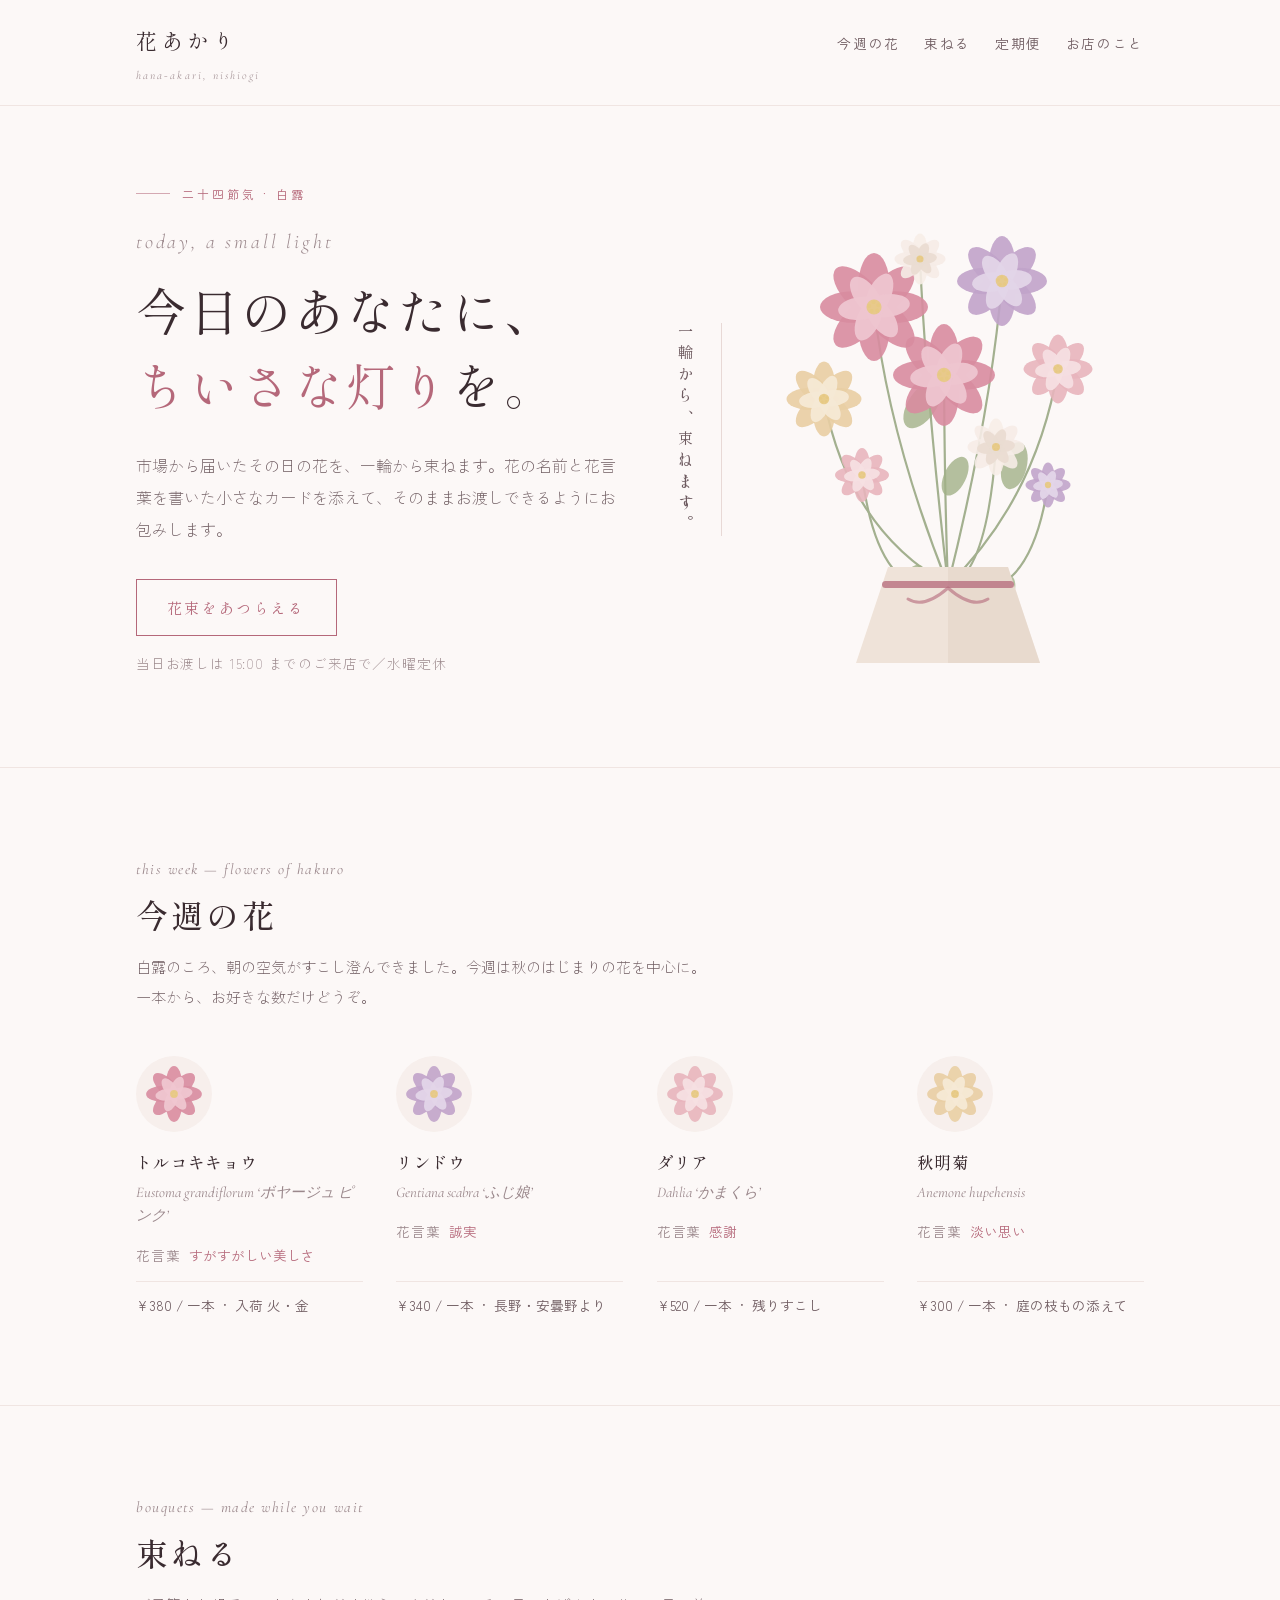
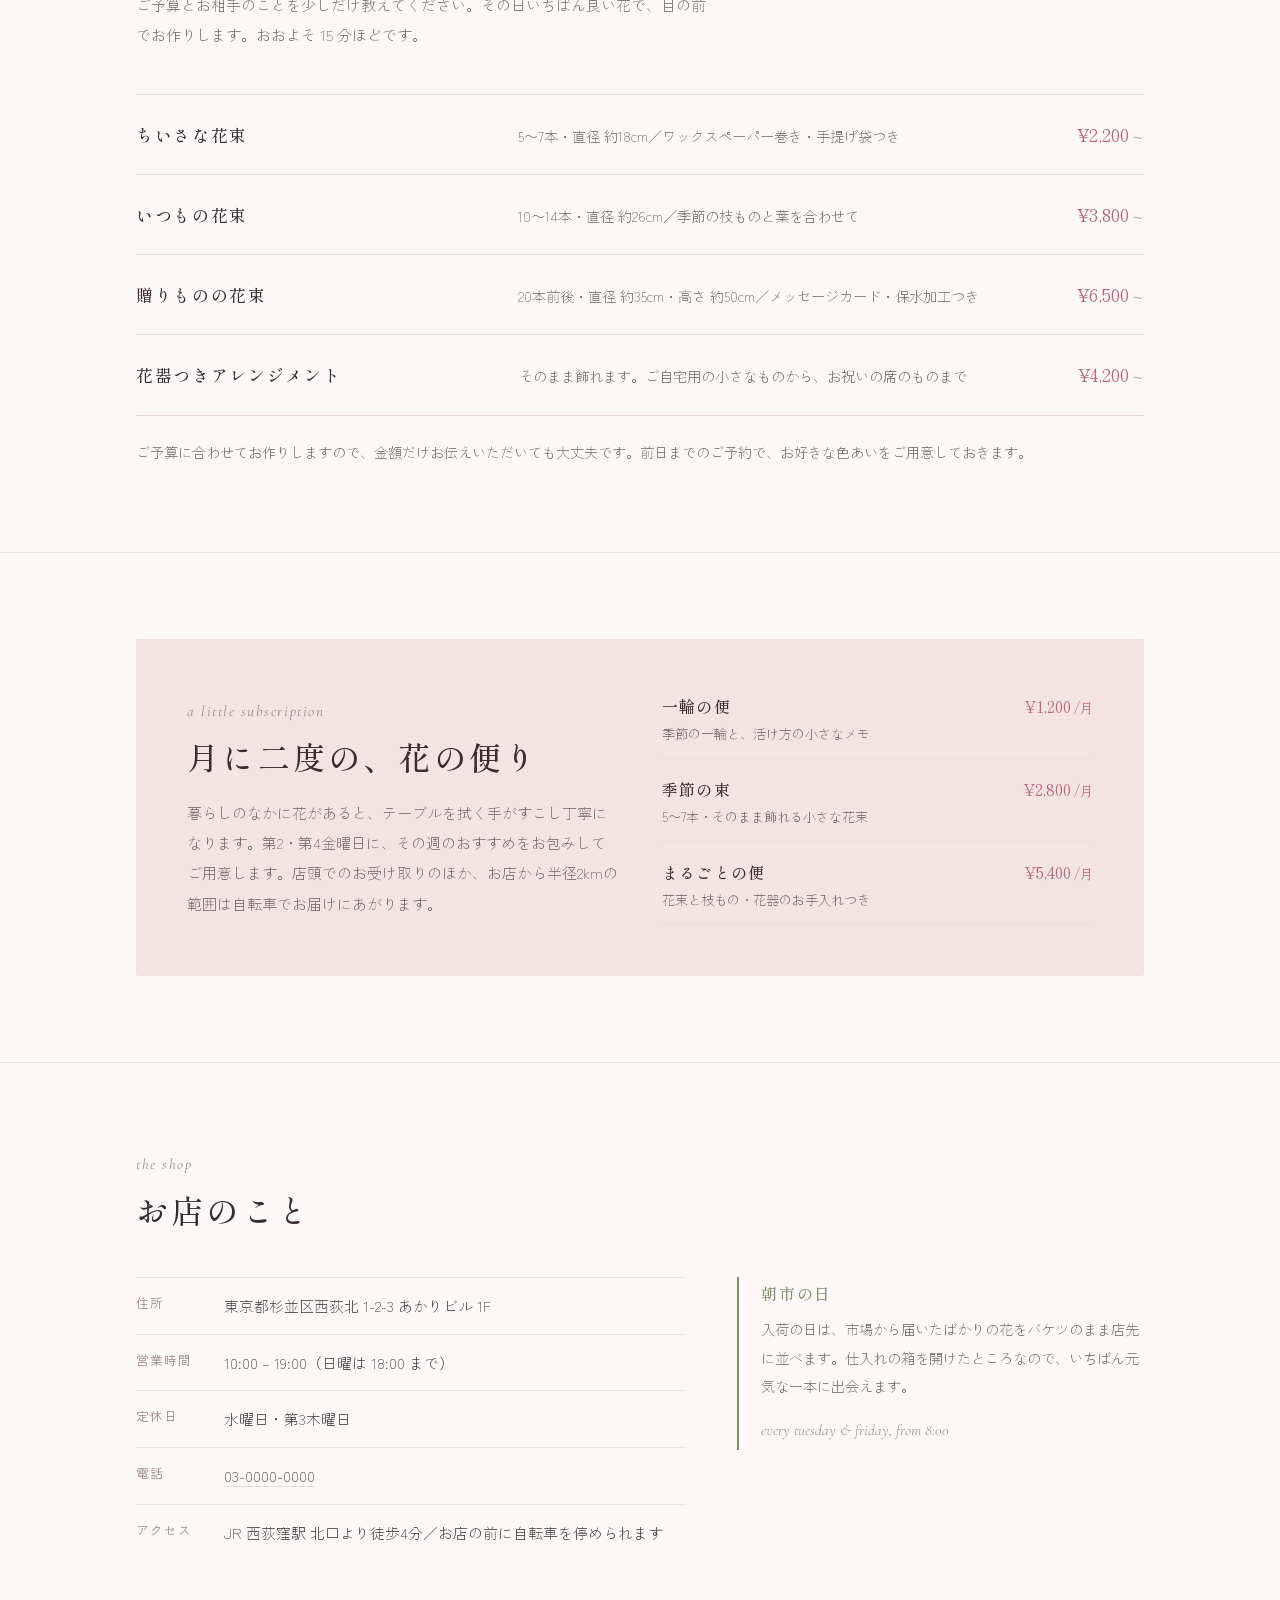
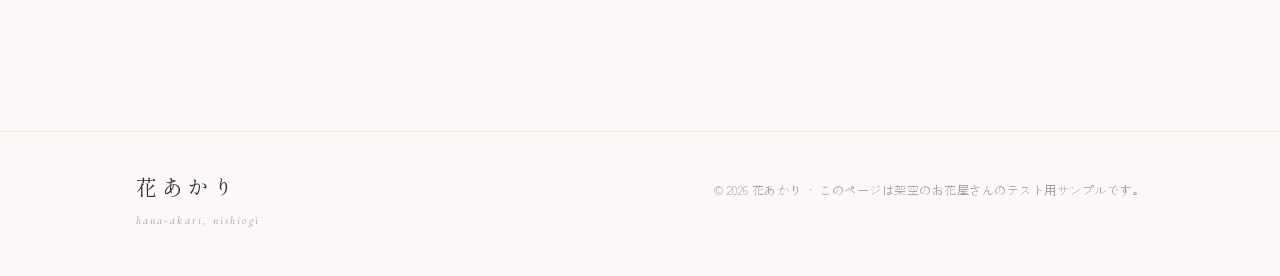
==== index.html @ c9cb6837 "お花屋さん「花あかり」のトップページを追加 架空のお花屋さんのサンプルサイト。単一の index.html で完結し、 ビルド手順や外部アセットは不要（フォントは Google Fonts、花の イラ" ====
<!doctype html>
<html lang="ja">
<head>
<meta charset="utf-8">
<meta name="viewport" content="width=device-width, initial-scale=1">
<meta name="description" content="西荻窪の小さな花屋「花あかり」。市場から届いたその日の花を、一輪から束ねます。">
<title>花あかり</title>
<link rel="preconnect" href="https://fonts.googleapis.com">
<link rel="preconnect" href="https://fonts.gstatic.com" crossorigin>
<link rel="stylesheet" href="https://fonts.googleapis.com/css2?family=Cormorant+Garamond:ital,wght@0,300;0,400;0,500;1,300;1,400&family=Shippori+Mincho:wght@400;500;600&family=Zen+Kaku+Gothic+New:wght@300;400;500&display=swap">
<style>
  :root{
    --ground:#FCF8F7;
    --surface:#F7EFEC;
    --panel:#F3E4E3;
    --ink:#3A2B30;
    --ink-soft:#6E5B60;
    --ink-faint:#9B888C;
    --rose:#B5687A;
    --sage:#7F8F6C;
    --lilac:#9C88A6;
    --line:#E8D9D6;
    --line-soft:#F0E5E2;
    --wrap:#EFE3D9;
    --wrap-2:#E3D3C6;
    --center:#E7C983;
    --stem:#94A47E;
    --leaf:#A3B289;
    --p1:#D98CA0; --p1i:#EFC6D0;
    --p2:#C1A4CA; --p2i:#E3D5E8;
    --p3:#E9CFA4; --p3i:#F6E9D5;
    --p4:#E8B5BD; --p4i:#F6DFE2;
    --p5:#F7EDE7; --p5i:#EADCD2;

    --fs-display:clamp(2.1rem,4.4vw,3.15rem);
    --fs-h2:clamp(1.45rem,2.5vw,2rem);
    --gutter:clamp(20px,5vw,56px);

    --serif:"Shippori Mincho",'Hiragino Mincho ProN','Yu Mincho',serif;
    --sans:"Zen Kaku Gothic New",'Hiragino Sans','Yu Gothic',sans-serif;
    --latin:"Cormorant Garamond",Georgia,serif;
    color-scheme:light;
  }
  @media (prefers-color-scheme:dark){
    :root:not([data-theme="light"]){
      --ground:#241B1F; --surface:#2E2429; --panel:#352930;
      --ink:#F3E8E8; --ink-soft:#C9B4B8; --ink-faint:#9A868B;
      --rose:#E3A0AD; --sage:#A9B892; --lilac:#C3B0CC;
      --line:#443339; --line-soft:#372A2F;
      --wrap:#3B2F2E; --wrap-2:#4A3B37;
      --p1:#CE7F93; --p1i:#E0AEBB;
      --p2:#B195BB; --p2i:#CFBED6;
      --p3:#D9BE92; --p3i:#E7D6BA;
      --p4:#D8A5AE; --p4i:#E7C8CD;
      --p5:#E6DAD3; --p5i:#CFBFB6;
      color-scheme:dark;
    }
  }
  :root[data-theme="dark"]{
    --ground:#241B1F; --surface:#2E2429; --panel:#352930;
    --ink:#F3E8E8; --ink-soft:#C9B4B8; --ink-faint:#9A868B;
    --rose:#E3A0AD; --sage:#A9B892; --lilac:#C3B0CC;
    --line:#443339; --line-soft:#372A2F;
    --wrap:#3B2F2E; --wrap-2:#4A3B37;
    --p1:#CE7F93; --p1i:#E0AEBB;
    --p2:#B195BB; --p2i:#CFBED6;
    --p3:#D9BE92; --p3i:#E7D6BA;
    --p4:#D8A5AE; --p4i:#E7C8CD;
    --p5:#E6DAD3; --p5i:#CFBFB6;
    color-scheme:dark;
  }

  *{box-sizing:border-box}
  html{scroll-behavior:smooth}
  body{
    margin:0;
    background:var(--ground);
    color:var(--ink);
    font-family:var(--sans);
    font-weight:400;
    font-size:16px;
    line-height:2;
    -webkit-font-smoothing:antialiased;
  }
  img{max-width:100%}
  h1,h2,h3{font-family:var(--serif);font-weight:500;text-wrap:balance;margin:0;line-height:1.5}
  p{margin:0}
  a{color:inherit}

  .wrap{max-width:1120px;margin-inline:auto;padding-inline:var(--gutter)}

  /* ── header ─────────────────────────────── */
  .site-head{border-bottom:1px solid var(--line-soft)}
  .head-in{display:flex;flex-wrap:wrap;align-items:baseline;gap:8px 28px;padding-block:20px 18px}
  .brand{font-family:var(--serif);font-size:1.3rem;letter-spacing:.22em;margin-right:auto}
  .brand em{
    display:block;font-family:var(--latin);font-style:italic;font-weight:300;
    font-size:.72rem;letter-spacing:.18em;color:var(--ink-faint);margin-top:2px;
  }
  .nav{display:flex;flex-wrap:wrap;gap:6px 24px;font-size:.85rem;letter-spacing:.12em}
  .nav a{text-decoration:none;color:var(--ink-soft);padding-bottom:3px;border-bottom:1px solid transparent;transition:color .25s,border-color .25s}
  .nav a:hover{color:var(--rose);border-bottom-color:var(--rose)}
  .nav a:focus-visible,.tel:focus-visible,.cta:focus-visible{outline:2px solid var(--rose);outline-offset:3px;border-radius:2px}

  /* ── hero ───────────────────────────────── */
  .hero{display:grid;grid-template-columns:1.02fr .98fr;gap:clamp(24px,4vw,64px);align-items:center;padding-block:clamp(40px,6vw,76px) clamp(48px,7vw,92px)}
  .hero-copy>*{animation:rise .8s cubic-bezier(.2,.7,.3,1) backwards}
  .hero-copy>*:nth-child(2){animation-delay:.09s}
  .hero-copy>*:nth-child(3){animation-delay:.18s}
  .hero-copy>*:nth-child(4){animation-delay:.26s}
  @keyframes rise{from{transform:translateY(12px);opacity:.35}}
  .eyebrow{
    display:flex;align-items:center;gap:12px;
    font-size:.74rem;letter-spacing:.26em;color:var(--rose);margin-bottom:22px;
  }
  .eyebrow::before{content:"";width:34px;height:1px;background:var(--rose);opacity:.55;flex:none}
  h1{font-size:var(--fs-display);font-weight:400;letter-spacing:.05em;line-height:1.5}
  h1 .en{
    display:block;font-family:var(--latin);font-style:italic;font-weight:300;
    font-size:.4em;letter-spacing:.14em;color:var(--ink-faint);margin-bottom:14px;
  }
  h1 .soft{color:var(--rose)}
  .lede{margin-top:26px;max-width:31em;color:var(--ink-soft);font-weight:300}
  .hero-meta{
    margin-top:34px;display:flex;flex-wrap:wrap;align-items:center;gap:14px 26px;
    font-size:.85rem;letter-spacing:.06em;
  }
  .cta{
    display:inline-block;text-decoration:none;font-family:var(--serif);
    padding:13px 30px;border:1px solid var(--rose);color:var(--rose);
    letter-spacing:.16em;font-size:.92rem;transition:background .3s,color .3s;
  }
  .cta:hover{background:var(--rose);color:var(--ground)}
  .hero-meta .note{color:var(--ink-faint);font-weight:300}

  .hero-art{display:flex;justify-content:center;align-items:center;gap:clamp(10px,2vw,26px)}
  .tate{
    writing-mode:vertical-rl;font-family:var(--serif);font-size:.95rem;
    letter-spacing:.42em;color:var(--ink-soft);
    border-right:1px solid var(--line);padding-right:clamp(10px,1.6vw,20px);
    align-self:center;max-height:300px;
  }
  .bouquet{width:min(100%,400px);height:auto;overflow:visible}
  .sway{transform-box:fill-box;transform-origin:50% 135%;animation:sway 8s ease-in-out infinite alternate}
  @keyframes sway{from{transform:rotate(-1.6deg)}to{transform:rotate(1.6deg)}}

  /* ── sections ───────────────────────────── */
  section{scroll-margin-top:24px}
  .sec-head{margin-bottom:clamp(26px,3.4vw,44px)}
  .sec-label{
    font-family:var(--latin);font-style:italic;font-weight:400;font-size:.95rem;
    letter-spacing:.1em;color:var(--ink-faint);display:block;margin-bottom:6px;
  }
  h2{font-size:var(--fs-h2);letter-spacing:.1em}
  .sec-note{margin-top:14px;color:var(--ink-soft);font-weight:300;font-size:.94rem;max-width:38em}

  .band{padding-block:clamp(52px,7vw,86px);border-top:1px solid var(--line-soft)}

  /* ── 今週の花 ───────────────────────────── */
  .stems{display:grid;grid-template-columns:repeat(4,minmax(0,1fr));gap:clamp(22px,3vw,38px) clamp(18px,2.6vw,34px)}
  .stem{display:flex;flex-direction:column;gap:2px;height:100%}
  .stem-art{width:76px;height:76px;border-radius:50%;background:var(--surface);display:grid;place-items:center;margin-bottom:16px}
  .stem-art svg{width:62px;height:62px;overflow:visible}
  .stem h3{font-size:1.02rem;letter-spacing:.08em}
  .stem .latin{font-family:var(--latin);font-style:italic;font-size:.92rem;color:var(--ink-faint);line-height:1.6;margin-top:4px}
  .hana{margin-top:12px;margin-bottom:10px;font-size:.84rem;letter-spacing:.08em;color:var(--rose)}
  .hana span{color:var(--ink-faint);letter-spacing:.14em;margin-right:8px}
  .price{
    margin-top:auto;padding-top:10px;border-top:1px solid var(--line-soft);
    font-size:.85rem;color:var(--ink-soft);font-variant-numeric:tabular-nums;
  }

  /* ── 束ねる ─────────────────────────────── */
  .tiers{border-top:1px solid var(--line)}
  .tier{
    display:grid;grid-template-columns:minmax(0,1fr) minmax(0,1.5fr) auto;
    gap:6px 28px;align-items:baseline;
    padding-block:22px;border-bottom:1px solid var(--line);
  }
  .tier h3{font-size:1.05rem;letter-spacing:.1em}
  .tier .spec{color:var(--ink-soft);font-size:.9rem;font-weight:300;line-height:1.9}
  .tier .yen{font-family:var(--serif);font-size:1.1rem;color:var(--rose);white-space:nowrap;font-variant-numeric:tabular-nums}
  .tier .yen small{font-size:.72rem;color:var(--ink-faint);margin-left:3px}
  .after{margin-top:22px;font-size:.88rem;color:var(--ink-soft);font-weight:300}

  /* ── 定期便 ─────────────────────────────── */
  .teiki{
    background:var(--panel);border-radius:3px;
    padding:clamp(28px,4vw,52px);
    display:grid;grid-template-columns:minmax(0,1fr) minmax(0,1fr);gap:clamp(24px,3.4vw,52px);align-items:center;
  }
  .teiki .sec-head{margin-bottom:18px}
  .plans{list-style:none;margin:0;padding:0;display:flex;flex-direction:column;gap:14px}
  .plans li{display:flex;justify-content:space-between;align-items:baseline;gap:18px;border-bottom:1px dotted var(--line);padding-bottom:12px}
  .plans b{font-family:var(--serif);font-weight:500;letter-spacing:.08em;font-size:1rem}
  .plans em{display:block;font-style:normal;font-size:.83rem;color:var(--ink-soft);font-weight:300;line-height:1.8}
  .plans .yen{font-family:var(--serif);color:var(--rose);white-space:nowrap;font-variant-numeric:tabular-nums}

  /* ── お店のこと ─────────────────────────── */
  .shop{display:grid;grid-template-columns:minmax(0,1.15fr) minmax(0,.85fr);gap:clamp(26px,4vw,64px)}
  .info{margin:0;display:grid;grid-template-columns:5.5em 1fr;gap:0}
  .info dt{
    font-size:.78rem;letter-spacing:.16em;color:var(--ink-faint);
    padding-block:13px;border-top:1px solid var(--line-soft);
  }
  .info dd{margin:0;padding-block:13px;border-top:1px solid var(--line-soft);font-size:.93rem;font-weight:300}
  .info dd .tel{color:var(--ink);text-decoration:none;border-bottom:1px solid var(--line);font-variant-numeric:tabular-nums}
  .asaichi{border-left:2px solid var(--sage);padding:4px 0 4px 22px;align-self:start}
  .asaichi h3{font-size:1rem;letter-spacing:.1em;color:var(--sage)}
  .asaichi p{margin-top:10px;font-size:.9rem;color:var(--ink-soft);font-weight:300}
  .asaichi .day{margin-top:14px;font-family:var(--latin);font-style:italic;color:var(--ink-faint);font-size:.95rem}

  /* ── footer ─────────────────────────────── */
  .site-foot{border-top:1px solid var(--line-soft);padding-block:34px 44px;margin-top:clamp(50px,7vw,84px)}
  .foot-in{display:flex;flex-wrap:wrap;gap:10px 30px;align-items:baseline;justify-content:space-between}
  .foot-in .brand{margin-right:0}
  .foot-note{font-size:.76rem;color:var(--ink-faint);font-weight:300;letter-spacing:.04em}

  /* ── responsive ─────────────────────────── */
  @media (max-width:900px){
    .hero{grid-template-columns:1fr;gap:40px}
    .hero-art{order:2}
    .bouquet{width:min(86%,330px)}
    .teiki,.shop{grid-template-columns:1fr}
    .tier{grid-template-columns:minmax(0,1fr) auto;gap:4px 20px}
    .tier .spec{grid-column:1/-1}
  }
  @media (max-width:640px){
    .stems{grid-template-columns:repeat(2,minmax(0,1fr))}
    .tate{letter-spacing:.3em;font-size:.86rem;max-height:230px}
  }
  @media (max-width:400px){
    .info{grid-template-columns:1fr;gap:0}
    .info dd{border-top:none;padding-top:0}
  }
  @media (prefers-reduced-motion:reduce){
    html{scroll-behavior:auto}
    *,*::before,*::after{animation:none!important;transition-duration:.01ms!important}
  }
</style>

</head>
<body>
<header class="site-head">
  <div class="wrap head-in">
    <div class="brand">花あかり<em>hana-akari, nishiogi</em></div>
    <nav class="nav" aria-label="メニュー">
      <a href="#konshu">今週の花</a>
      <a href="#tabaneru">束ねる</a>
      <a href="#teiki">定期便</a>
      <a href="#omise">お店のこと</a>
    </nav>
  </div>
</header>

<main>
  <div class="wrap hero">
    <div class="hero-copy">
      <p class="eyebrow">二十四節気 · 白露</p>
      <h1><span class="en">today, a small light</span>今日のあなたに、<br><span class="soft">ちいさな灯り</span>を。</h1>
      <p class="lede">市場から届いたその日の花を、一輪から束ねます。花の名前と花言葉を書いた小さなカードを添えて、そのままお渡しできるようにお包みします。</p>
      <div class="hero-meta">
        <a class="cta" href="#tabaneru">花束をあつらえる</a>
        <span class="note">当日お渡しは 15:00 までのご来店で／水曜定休</span>
      </div>
    </div>
    <div class="hero-art">
      <p class="tate">一輪から、束ねます。</p>
      <svg class="bouquet" id="bouquet" viewBox="0 0 400 490" role="img" aria-label="季節の花を集めた花束のイラスト"></svg>
    </div>
  </div>

  <section id="konshu" class="band">
    <div class="wrap">
      <div class="sec-head">
        <span class="sec-label">this week &mdash; flowers of hakuro</span>
        <h2>今週の花</h2>
        <p class="sec-note">白露のころ、朝の空気がすこし澄んできました。今週は秋のはじまりの花を中心に。一本から、お好きな数だけどうぞ。</p>
      </div>
      <div class="stems">
        <article class="stem">
          <div class="stem-art"><svg viewBox="0 0 100 100" data-bloom="1" aria-hidden="true"></svg></div>
          <h3>トルコキキョウ</h3>
          <p class="latin">Eustoma grandiflorum &lsquo;ボヤージュ ピンク&rsquo;</p>
          <p class="hana"><span>花言葉</span>すがすがしい美しさ</p>
          <p class="price">¥380 / 一本 &nbsp;·&nbsp; 入荷 火・金</p>
        </article>
        <article class="stem">
          <div class="stem-art"><svg viewBox="0 0 100 100" data-bloom="2" aria-hidden="true"></svg></div>
          <h3>リンドウ</h3>
          <p class="latin">Gentiana scabra &lsquo;ふじ娘&rsquo;</p>
          <p class="hana"><span>花言葉</span>誠実</p>
          <p class="price">¥340 / 一本 &nbsp;·&nbsp; 長野・安曇野より</p>
        </article>
        <article class="stem">
          <div class="stem-art"><svg viewBox="0 0 100 100" data-bloom="4" aria-hidden="true"></svg></div>
          <h3>ダリア</h3>
          <p class="latin">Dahlia &lsquo;かまくら&rsquo;</p>
          <p class="hana"><span>花言葉</span>感謝</p>
          <p class="price">¥520 / 一本 &nbsp;·&nbsp; 残りすこし</p>
        </article>
        <article class="stem">
          <div class="stem-art"><svg viewBox="0 0 100 100" data-bloom="3" aria-hidden="true"></svg></div>
          <h3>秋明菊</h3>
          <p class="latin">Anemone hupehensis</p>
          <p class="hana"><span>花言葉</span>淡い思い</p>
          <p class="price">¥300 / 一本 &nbsp;·&nbsp; 庭の枝もの添えて</p>
        </article>
      </div>
    </div>
  </section>

  <section id="tabaneru" class="band">
    <div class="wrap">
      <div class="sec-head">
        <span class="sec-label">bouquets &mdash; made while you wait</span>
        <h2>束ねる</h2>
        <p class="sec-note">ご予算とお相手のことを少しだけ教えてください。その日いちばん良い花で、目の前でお作りします。おおよそ 15 分ほどです。</p>
      </div>
      <div class="tiers">
        <div class="tier">
          <h3>ちいさな花束</h3>
          <p class="spec">5〜7本・直径 約18cm／ワックスペーパー巻き・手提げ袋つき</p>
          <p class="yen">¥2,200<small>〜</small></p>
        </div>
        <div class="tier">
          <h3>いつもの花束</h3>
          <p class="spec">10〜14本・直径 約26cm／季節の枝ものと葉を合わせて</p>
          <p class="yen">¥3,800<small>〜</small></p>
        </div>
        <div class="tier">
          <h3>贈りものの花束</h3>
          <p class="spec">20本前後・直径 約35cm・高さ 約50cm／メッセージカード・保水加工つき</p>
          <p class="yen">¥6,500<small>〜</small></p>
        </div>
        <div class="tier">
          <h3>花器つきアレンジメント</h3>
          <p class="spec">そのまま飾れます。ご自宅用の小さなものから、お祝いの席のものまで</p>
          <p class="yen">¥4,200<small>〜</small></p>
        </div>
      </div>
      <p class="after">ご予算に合わせてお作りしますので、金額だけお伝えいただいても大丈夫です。前日までのご予約で、お好きな色あいをご用意しておきます。</p>
    </div>
  </section>

  <section id="teiki" class="band">
    <div class="wrap">
      <div class="teiki">
        <div>
          <div class="sec-head">
            <span class="sec-label">a little subscription</span>
            <h2>月に二度の、花の便り</h2>
          </div>
          <p class="sec-note">暮らしのなかに花があると、テーブルを拭く手がすこし丁寧になります。第2・第4金曜日に、その週のおすすめをお包みしてご用意します。店頭でのお受け取りのほか、お店から半径2kmの範囲は自転車でお届けにあがります。</p>
        </div>
        <ul class="plans">
          <li>
            <div><b>一輪の便</b><em>季節の一輪と、活け方の小さなメモ</em></div>
            <span class="yen">¥1,200<small> /月</small></span>
          </li>
          <li>
            <div><b>季節の束</b><em>5〜7本・そのまま飾れる小さな花束</em></div>
            <span class="yen">¥2,800<small> /月</small></span>
          </li>
          <li>
            <div><b>まるごとの便</b><em>花束と枝もの・花器のお手入れつき</em></div>
            <span class="yen">¥5,400<small> /月</small></span>
          </li>
        </ul>
      </div>
    </div>
  </section>

  <section id="omise" class="band">
    <div class="wrap">
      <div class="sec-head">
        <span class="sec-label">the shop</span>
        <h2>お店のこと</h2>
      </div>
      <div class="shop">
        <dl class="info">
          <dt>住所</dt><dd>東京都杉並区西荻北 1-2-3 あかりビル 1F</dd>
          <dt>営業時間</dt><dd>10:00 &ndash; 19:00（日曜は 18:00 まで）</dd>
          <dt>定休日</dt><dd>水曜日・第3木曜日</dd>
          <dt>電話</dt><dd><a class="tel" href="tel:0300000000">03-0000-0000</a></dd>
          <dt>アクセス</dt><dd>JR 西荻窪駅 北口より徒歩4分／お店の前に自転車を停められます</dd>
        </dl>
        <div class="asaichi">
          <h3>朝市の日</h3>
          <p>入荷の日は、市場から届いたばかりの花をバケツのまま店先に並べます。仕入れの箱を開けたところなので、いちばん元気な一本に出会えます。</p>
          <p class="day">every tuesday &amp; friday, from 8:00</p>
        </div>
      </div>
    </div>
  </section>
</main>

<footer class="site-foot">
  <div class="wrap foot-in">
    <div class="brand">花あかり<em>hana-akari, nishiogi</em></div>
    <p class="foot-note">&copy; 2026 花あかり &nbsp;·&nbsp; このページは架空のお花屋さんのテスト用サンプルです。</p>
  </div>
</footer>

<script>
  const NS = "http://www.w3.org/2000/svg";
  const make = (name, attrs) => {
    const node = document.createElementNS(NS, name);
    for (const key in attrs) node.setAttribute(key, attrs[key]);
    return node;
  };

  // ひとつの花を、花びらの楕円を回転させながら重ねて描く
  function bloom(scale, tone) {
    const g = make("g", {});
    const rings = [
      { count: 8, rx: scale * 0.44, ry: scale * 0.95, lift: scale * 0.55, fill: `var(--p${tone})`, turn: 0, o: 0.9 },
      { count: 6, rx: scale * 0.32, ry: scale * 0.64, lift: scale * 0.36, fill: `var(--p${tone}i)`, turn: 24, o: 0.95 }
    ];
    for (const ring of rings) {
      for (let i = 0; i < ring.count; i++) {
        g.appendChild(make("ellipse", {
          cx: 0, cy: -ring.lift, rx: ring.rx.toFixed(2), ry: ring.ry.toFixed(2),
          fill: ring.fill, opacity: ring.o,
          transform: `rotate(${(360 / ring.count) * i + ring.turn})`
        }));
      }
    }
    g.appendChild(make("circle", { r: (scale * 0.21).toFixed(2), fill: "var(--center)", opacity: 0.9 }));
    for (let i = 0; i < 5; i++) {
      const a = (Math.PI * 2 / 5) * i - 0.4;
      g.appendChild(make("circle", {
        cx: (Math.cos(a) * scale * 0.13).toFixed(2),
        cy: (Math.sin(a) * scale * 0.13).toFixed(2),
        r: (scale * 0.055).toFixed(2), fill: "var(--center)"
      }));
    }
    return g;
  }

  function leaf(x, y, len, angle, tone) {
    return make("ellipse", {
      cx: 0, cy: -len / 2, rx: len * 0.26, ry: len / 2, fill: tone, opacity: 0.8,
      transform: `translate(${x},${y}) rotate(${angle})`
    });
  }

  // ヒーローの花束
  const bouquet = document.getElementById("bouquet");
  if (bouquet) {
    const TIE = { x: 200, y: 400 };
    const flowers = [
      [126, 122, 36, 1], [254, 96, 30, 2], [310, 184, 23, 4],
      [ 76, 214, 25, 3], [196, 190, 34, 1], [248, 262, 19, 5],
      [114, 290, 18, 4], [172, 74, 17, 5], [300, 300, 15, 2]
    ];
    const stems = make("g", { fill: "none", stroke: "var(--stem)", "stroke-width": "2.2", "stroke-linecap": "round", opacity: "0.85" });
    const leaves = make("g", {});
    const heads = make("g", {});

    flowers.forEach(([x, y, s, tone], i) => {
      const cx = x + (TIE.x - x) * 0.2;
      stems.appendChild(make("path", { d: `M ${x} ${y} Q ${cx.toFixed(1)} ${y + 130} ${TIE.x} ${TIE.y}` }));
      if (i % 2 === 0) {
        const lx = x + (TIE.x - x) * 0.45;
        leaves.appendChild(leaf(lx, y + 120, 54 - i * 3, (TIE.x - x) * 0.11 + 26, "var(--leaf)"));
      }
      const spot = make("g", { transform: `translate(${x},${y})` });
      const swayer = make("g", { class: "sway" });
      swayer.style.animationDelay = `${(i * 0.55).toFixed(2)}s`;
      swayer.style.animationDuration = `${(7 + (i % 3)).toFixed(1)}s`;
      swayer.appendChild(bloom(s, tone));
      spot.appendChild(swayer);
      heads.appendChild(spot);
    });

    // 包み紙とリボン
    const paper = make("g", {});
    paper.appendChild(make("polygon", { points: "140,382 260,382 292,478 108,478", fill: "var(--wrap)" }));
    paper.appendChild(make("polygon", { points: "200,382 260,382 292,478 200,478", fill: "var(--wrap-2)", opacity: "0.55" }));
    paper.appendChild(make("rect", { x: "134", y: "396", width: "132", height: "7", rx: "3.5", fill: "var(--rose)", opacity: "0.75" }));
    paper.appendChild(make("path", {
      d: "M 200 403 Q 176 424 160 414 M 200 403 Q 224 424 240 414",
      fill: "none", stroke: "var(--rose)", "stroke-width": "3", "stroke-linecap": "round", opacity: "0.6"
    }));

    bouquet.append(stems, leaves, paper, heads);
  }

  // 今週の花の小さなアイコン
  document.querySelectorAll("svg[data-bloom]").forEach(svg => {
    const g = make("g", { transform: "translate(50,50)" });
    g.appendChild(bloom(30, svg.dataset.bloom));
    svg.appendChild(g);
  });
</script>
</body>
</html>
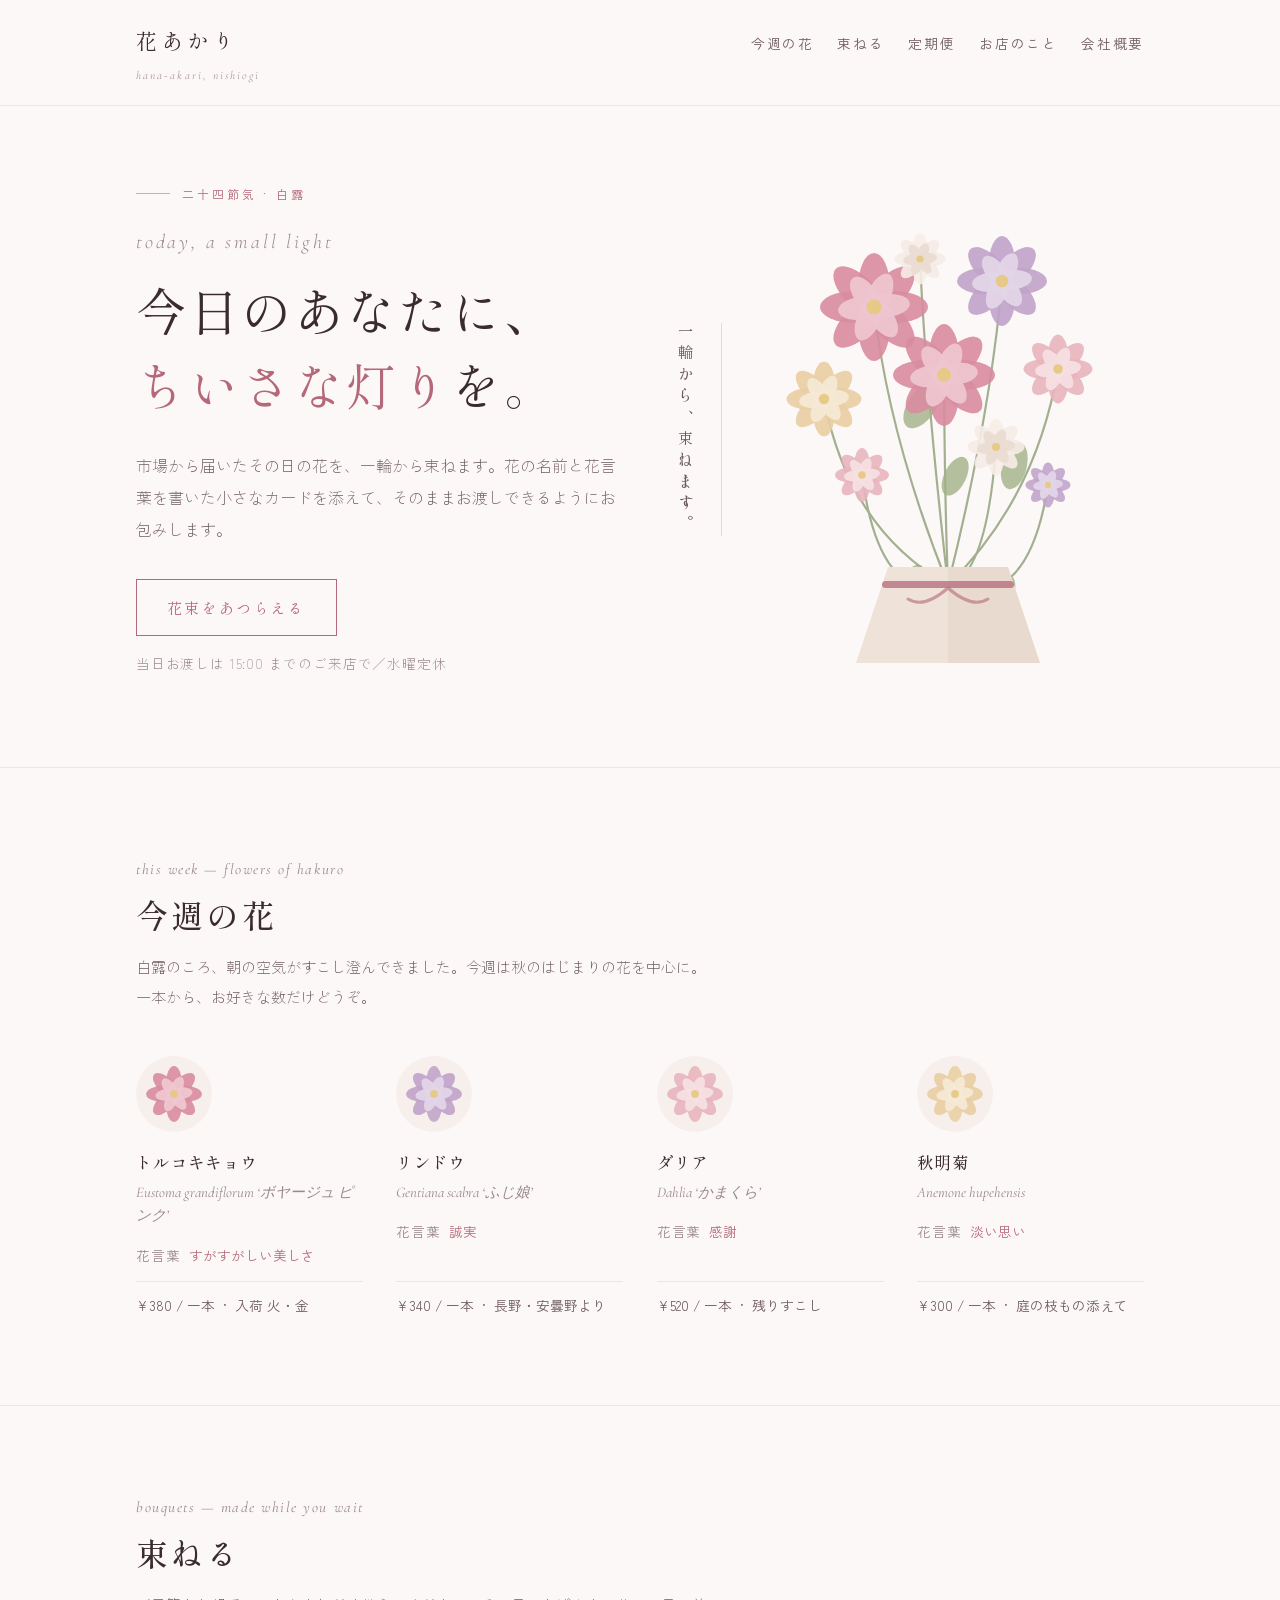
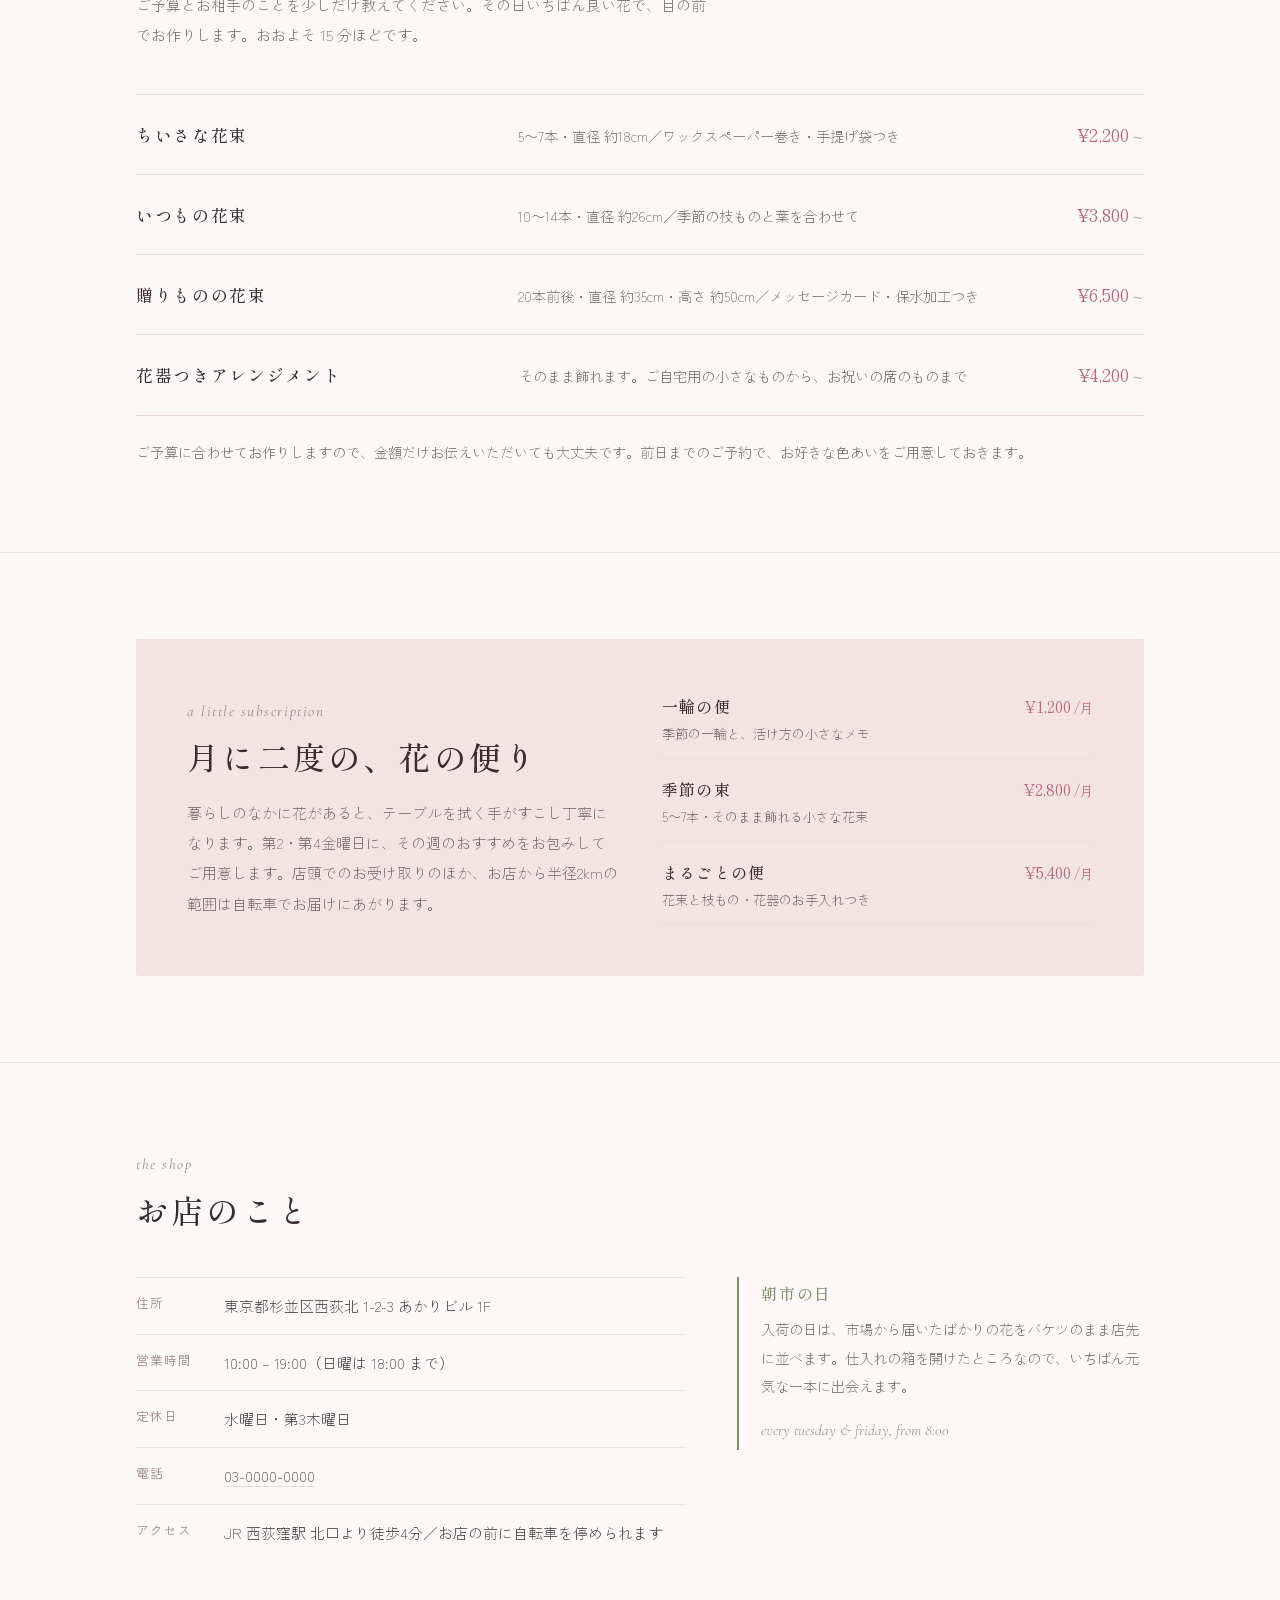
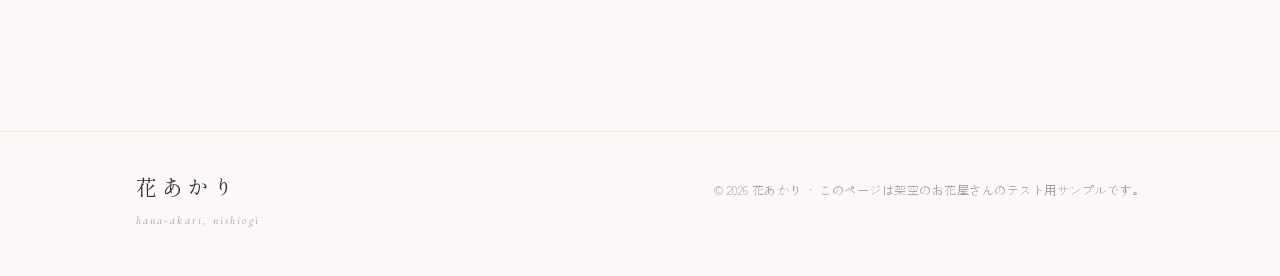
==== commit 15514c98: "会社概要ページ (company.html) を追加 ごあいさつ・会社概要・沿革・アクセスからなる下層ページ。 地図は外部サービスを使わず SVG で描いている。  - company.html   " ====
--- a/index.html
+++ b/index.html
@@ -8,237 +8,7 @@
 <link rel="preconnect" href="https://fonts.googleapis.com">
 <link rel="preconnect" href="https://fonts.gstatic.com" crossorigin>
 <link rel="stylesheet" href="https://fonts.googleapis.com/css2?family=Cormorant+Garamond:ital,wght@0,300;0,400;0,500;1,300;1,400&family=Shippori+Mincho:wght@400;500;600&family=Zen+Kaku+Gothic+New:wght@300;400;500&display=swap">
-<style>
-  :root{
-    --ground:#FCF8F7;
-    --surface:#F7EFEC;
-    --panel:#F3E4E3;
-    --ink:#3A2B30;
-    --ink-soft:#6E5B60;
-    --ink-faint:#9B888C;
-    --rose:#B5687A;
-    --sage:#7F8F6C;
-    --lilac:#9C88A6;
-    --line:#E8D9D6;
-    --line-soft:#F0E5E2;
-    --wrap:#EFE3D9;
-    --wrap-2:#E3D3C6;
-    --center:#E7C983;
-    --stem:#94A47E;
-    --leaf:#A3B289;
-    --p1:#D98CA0; --p1i:#EFC6D0;
-    --p2:#C1A4CA; --p2i:#E3D5E8;
-    --p3:#E9CFA4; --p3i:#F6E9D5;
-    --p4:#E8B5BD; --p4i:#F6DFE2;
-    --p5:#F7EDE7; --p5i:#EADCD2;
-
-    --fs-display:clamp(2.1rem,4.4vw,3.15rem);
-    --fs-h2:clamp(1.45rem,2.5vw,2rem);
-    --gutter:clamp(20px,5vw,56px);
-
-    --serif:"Shippori Mincho",'Hiragino Mincho ProN','Yu Mincho',serif;
-    --sans:"Zen Kaku Gothic New",'Hiragino Sans','Yu Gothic',sans-serif;
-    --latin:"Cormorant Garamond",Georgia,serif;
-    color-scheme:light;
-  }
-  @media (prefers-color-scheme:dark){
-    :root:not([data-theme="light"]){
-      --ground:#241B1F; --surface:#2E2429; --panel:#352930;
-      --ink:#F3E8E8; --ink-soft:#C9B4B8; --ink-faint:#9A868B;
-      --rose:#E3A0AD; --sage:#A9B892; --lilac:#C3B0CC;
-      --line:#443339; --line-soft:#372A2F;
-      --wrap:#3B2F2E; --wrap-2:#4A3B37;
-      --p1:#CE7F93; --p1i:#E0AEBB;
-      --p2:#B195BB; --p2i:#CFBED6;
-      --p3:#D9BE92; --p3i:#E7D6BA;
-      --p4:#D8A5AE; --p4i:#E7C8CD;
-      --p5:#E6DAD3; --p5i:#CFBFB6;
-      color-scheme:dark;
-    }
-  }
-  :root[data-theme="dark"]{
-    --ground:#241B1F; --surface:#2E2429; --panel:#352930;
-    --ink:#F3E8E8; --ink-soft:#C9B4B8; --ink-faint:#9A868B;
-    --rose:#E3A0AD; --sage:#A9B892; --lilac:#C3B0CC;
-    --line:#443339; --line-soft:#372A2F;
-    --wrap:#3B2F2E; --wrap-2:#4A3B37;
-    --p1:#CE7F93; --p1i:#E0AEBB;
-    --p2:#B195BB; --p2i:#CFBED6;
-    --p3:#D9BE92; --p3i:#E7D6BA;
-    --p4:#D8A5AE; --p4i:#E7C8CD;
-    --p5:#E6DAD3; --p5i:#CFBFB6;
-    color-scheme:dark;
-  }
-
-  *{box-sizing:border-box}
-  html{scroll-behavior:smooth}
-  body{
-    margin:0;
-    background:var(--ground);
-    color:var(--ink);
-    font-family:var(--sans);
-    font-weight:400;
-    font-size:16px;
-    line-height:2;
-    -webkit-font-smoothing:antialiased;
-  }
-  img{max-width:100%}
-  h1,h2,h3{font-family:var(--serif);font-weight:500;text-wrap:balance;margin:0;line-height:1.5}
-  p{margin:0}
-  a{color:inherit}
-
-  .wrap{max-width:1120px;margin-inline:auto;padding-inline:var(--gutter)}
-
-  /* ── header ─────────────────────────────── */
-  .site-head{border-bottom:1px solid var(--line-soft)}
-  .head-in{display:flex;flex-wrap:wrap;align-items:baseline;gap:8px 28px;padding-block:20px 18px}
-  .brand{font-family:var(--serif);font-size:1.3rem;letter-spacing:.22em;margin-right:auto}
-  .brand em{
-    display:block;font-family:var(--latin);font-style:italic;font-weight:300;
-    font-size:.72rem;letter-spacing:.18em;color:var(--ink-faint);margin-top:2px;
-  }
-  .nav{display:flex;flex-wrap:wrap;gap:6px 24px;font-size:.85rem;letter-spacing:.12em}
-  .nav a{text-decoration:none;color:var(--ink-soft);padding-bottom:3px;border-bottom:1px solid transparent;transition:color .25s,border-color .25s}
-  .nav a:hover{color:var(--rose);border-bottom-color:var(--rose)}
-  .nav a:focus-visible,.tel:focus-visible,.cta:focus-visible{outline:2px solid var(--rose);outline-offset:3px;border-radius:2px}
-
-  /* ── hero ───────────────────────────────── */
-  .hero{display:grid;grid-template-columns:1.02fr .98fr;gap:clamp(24px,4vw,64px);align-items:center;padding-block:clamp(40px,6vw,76px) clamp(48px,7vw,92px)}
-  .hero-copy>*{animation:rise .8s cubic-bezier(.2,.7,.3,1) backwards}
-  .hero-copy>*:nth-child(2){animation-delay:.09s}
-  .hero-copy>*:nth-child(3){animation-delay:.18s}
-  .hero-copy>*:nth-child(4){animation-delay:.26s}
-  @keyframes rise{from{transform:translateY(12px);opacity:.35}}
-  .eyebrow{
-    display:flex;align-items:center;gap:12px;
-    font-size:.74rem;letter-spacing:.26em;color:var(--rose);margin-bottom:22px;
-  }
-  .eyebrow::before{content:"";width:34px;height:1px;background:var(--rose);opacity:.55;flex:none}
-  h1{font-size:var(--fs-display);font-weight:400;letter-spacing:.05em;line-height:1.5}
-  h1 .en{
-    display:block;font-family:var(--latin);font-style:italic;font-weight:300;
-    font-size:.4em;letter-spacing:.14em;color:var(--ink-faint);margin-bottom:14px;
-  }
-  h1 .soft{color:var(--rose)}
-  .lede{margin-top:26px;max-width:31em;color:var(--ink-soft);font-weight:300}
-  .hero-meta{
-    margin-top:34px;display:flex;flex-wrap:wrap;align-items:center;gap:14px 26px;
-    font-size:.85rem;letter-spacing:.06em;
-  }
-  .cta{
-    display:inline-block;text-decoration:none;font-family:var(--serif);
-    padding:13px 30px;border:1px solid var(--rose);color:var(--rose);
-    letter-spacing:.16em;font-size:.92rem;transition:background .3s,color .3s;
-  }
-  .cta:hover{background:var(--rose);color:var(--ground)}
-  .hero-meta .note{color:var(--ink-faint);font-weight:300}
-
-  .hero-art{display:flex;justify-content:center;align-items:center;gap:clamp(10px,2vw,26px)}
-  .tate{
-    writing-mode:vertical-rl;font-family:var(--serif);font-size:.95rem;
-    letter-spacing:.42em;color:var(--ink-soft);
-    border-right:1px solid var(--line);padding-right:clamp(10px,1.6vw,20px);
-    align-self:center;max-height:300px;
-  }
-  .bouquet{width:min(100%,400px);height:auto;overflow:visible}
-  .sway{transform-box:fill-box;transform-origin:50% 135%;animation:sway 8s ease-in-out infinite alternate}
-  @keyframes sway{from{transform:rotate(-1.6deg)}to{transform:rotate(1.6deg)}}
-
-  /* ── sections ───────────────────────────── */
-  section{scroll-margin-top:24px}
-  .sec-head{margin-bottom:clamp(26px,3.4vw,44px)}
-  .sec-label{
-    font-family:var(--latin);font-style:italic;font-weight:400;font-size:.95rem;
-    letter-spacing:.1em;color:var(--ink-faint);display:block;margin-bottom:6px;
-  }
-  h2{font-size:var(--fs-h2);letter-spacing:.1em}
-  .sec-note{margin-top:14px;color:var(--ink-soft);font-weight:300;font-size:.94rem;max-width:38em}
-
-  .band{padding-block:clamp(52px,7vw,86px);border-top:1px solid var(--line-soft)}
-
-  /* ── 今週の花 ───────────────────────────── */
-  .stems{display:grid;grid-template-columns:repeat(4,minmax(0,1fr));gap:clamp(22px,3vw,38px) clamp(18px,2.6vw,34px)}
-  .stem{display:flex;flex-direction:column;gap:2px;height:100%}
-  .stem-art{width:76px;height:76px;border-radius:50%;background:var(--surface);display:grid;place-items:center;margin-bottom:16px}
-  .stem-art svg{width:62px;height:62px;overflow:visible}
-  .stem h3{font-size:1.02rem;letter-spacing:.08em}
-  .stem .latin{font-family:var(--latin);font-style:italic;font-size:.92rem;color:var(--ink-faint);line-height:1.6;margin-top:4px}
-  .hana{margin-top:12px;margin-bottom:10px;font-size:.84rem;letter-spacing:.08em;color:var(--rose)}
-  .hana span{color:var(--ink-faint);letter-spacing:.14em;margin-right:8px}
-  .price{
-    margin-top:auto;padding-top:10px;border-top:1px solid var(--line-soft);
-    font-size:.85rem;color:var(--ink-soft);font-variant-numeric:tabular-nums;
-  }
-
-  /* ── 束ねる ─────────────────────────────── */
-  .tiers{border-top:1px solid var(--line)}
-  .tier{
-    display:grid;grid-template-columns:minmax(0,1fr) minmax(0,1.5fr) auto;
-    gap:6px 28px;align-items:baseline;
-    padding-block:22px;border-bottom:1px solid var(--line);
-  }
-  .tier h3{font-size:1.05rem;letter-spacing:.1em}
-  .tier .spec{color:var(--ink-soft);font-size:.9rem;font-weight:300;line-height:1.9}
-  .tier .yen{font-family:var(--serif);font-size:1.1rem;color:var(--rose);white-space:nowrap;font-variant-numeric:tabular-nums}
-  .tier .yen small{font-size:.72rem;color:var(--ink-faint);margin-left:3px}
-  .after{margin-top:22px;font-size:.88rem;color:var(--ink-soft);font-weight:300}
-
-  /* ── 定期便 ─────────────────────────────── */
-  .teiki{
-    background:var(--panel);border-radius:3px;
-    padding:clamp(28px,4vw,52px);
-    display:grid;grid-template-columns:minmax(0,1fr) minmax(0,1fr);gap:clamp(24px,3.4vw,52px);align-items:center;
-  }
-  .teiki .sec-head{margin-bottom:18px}
-  .plans{list-style:none;margin:0;padding:0;display:flex;flex-direction:column;gap:14px}
-  .plans li{display:flex;justify-content:space-between;align-items:baseline;gap:18px;border-bottom:1px dotted var(--line);padding-bottom:12px}
-  .plans b{font-family:var(--serif);font-weight:500;letter-spacing:.08em;font-size:1rem}
-  .plans em{display:block;font-style:normal;font-size:.83rem;color:var(--ink-soft);font-weight:300;line-height:1.8}
-  .plans .yen{font-family:var(--serif);color:var(--rose);white-space:nowrap;font-variant-numeric:tabular-nums}
-
-  /* ── お店のこと ─────────────────────────── */
-  .shop{display:grid;grid-template-columns:minmax(0,1.15fr) minmax(0,.85fr);gap:clamp(26px,4vw,64px)}
-  .info{margin:0;display:grid;grid-template-columns:5.5em 1fr;gap:0}
-  .info dt{
-    font-size:.78rem;letter-spacing:.16em;color:var(--ink-faint);
-    padding-block:13px;border-top:1px solid var(--line-soft);
-  }
-  .info dd{margin:0;padding-block:13px;border-top:1px solid var(--line-soft);font-size:.93rem;font-weight:300}
-  .info dd .tel{color:var(--ink);text-decoration:none;border-bottom:1px solid var(--line);font-variant-numeric:tabular-nums}
-  .asaichi{border-left:2px solid var(--sage);padding:4px 0 4px 22px;align-self:start}
-  .asaichi h3{font-size:1rem;letter-spacing:.1em;color:var(--sage)}
-  .asaichi p{margin-top:10px;font-size:.9rem;color:var(--ink-soft);font-weight:300}
-  .asaichi .day{margin-top:14px;font-family:var(--latin);font-style:italic;color:var(--ink-faint);font-size:.95rem}
-
-  /* ── footer ─────────────────────────────── */
-  .site-foot{border-top:1px solid var(--line-soft);padding-block:34px 44px;margin-top:clamp(50px,7vw,84px)}
-  .foot-in{display:flex;flex-wrap:wrap;gap:10px 30px;align-items:baseline;justify-content:space-between}
-  .foot-in .brand{margin-right:0}
-  .foot-note{font-size:.76rem;color:var(--ink-faint);font-weight:300;letter-spacing:.04em}
-
-  /* ── responsive ─────────────────────────── */
-  @media (max-width:900px){
-    .hero{grid-template-columns:1fr;gap:40px}
-    .hero-art{order:2}
-    .bouquet{width:min(86%,330px)}
-    .teiki,.shop{grid-template-columns:1fr}
-    .tier{grid-template-columns:minmax(0,1fr) auto;gap:4px 20px}
-    .tier .spec{grid-column:1/-1}
-  }
-  @media (max-width:640px){
-    .stems{grid-template-columns:repeat(2,minmax(0,1fr))}
-    .tate{letter-spacing:.3em;font-size:.86rem;max-height:230px}
-  }
-  @media (max-width:400px){
-    .info{grid-template-columns:1fr;gap:0}
-    .info dd{border-top:none;padding-top:0}
-  }
-  @media (prefers-reduced-motion:reduce){
-    html{scroll-behavior:auto}
-    *,*::before,*::after{animation:none!important;transition-duration:.01ms!important}
-  }
-</style>
-
+<link rel="stylesheet" href="css/style.css">
 </head>
 <body>
 <header class="site-head">
@@ -249,6 +19,7 @@
       <a href="#tabaneru">束ねる</a>
       <a href="#teiki">定期便</a>
       <a href="#omise">お店のこと</a>
+      <a href="company.html">会社概要</a>
     </nav>
   </div>
 </header>
@@ -402,97 +173,6 @@
   </div>
 </footer>
 
-<script>
-  const NS = "http://www.w3.org/2000/svg";
-  const make = (name, attrs) => {
-    const node = document.createElementNS(NS, name);
-    for (const key in attrs) node.setAttribute(key, attrs[key]);
-    return node;
-  };
-
-  // ひとつの花を、花びらの楕円を回転させながら重ねて描く
-  function bloom(scale, tone) {
-    const g = make("g", {});
-    const rings = [
-      { count: 8, rx: scale * 0.44, ry: scale * 0.95, lift: scale * 0.55, fill: `var(--p${tone})`, turn: 0, o: 0.9 },
-      { count: 6, rx: scale * 0.32, ry: scale * 0.64, lift: scale * 0.36, fill: `var(--p${tone}i)`, turn: 24, o: 0.95 }
-    ];
-    for (const ring of rings) {
-      for (let i = 0; i < ring.count; i++) {
-        g.appendChild(make("ellipse", {
-          cx: 0, cy: -ring.lift, rx: ring.rx.toFixed(2), ry: ring.ry.toFixed(2),
-          fill: ring.fill, opacity: ring.o,
-          transform: `rotate(${(360 / ring.count) * i + ring.turn})`
-        }));
-      }
-    }
-    g.appendChild(make("circle", { r: (scale * 0.21).toFixed(2), fill: "var(--center)", opacity: 0.9 }));
-    for (let i = 0; i < 5; i++) {
-      const a = (Math.PI * 2 / 5) * i - 0.4;
-      g.appendChild(make("circle", {
-        cx: (Math.cos(a) * scale * 0.13).toFixed(2),
-        cy: (Math.sin(a) * scale * 0.13).toFixed(2),
-        r: (scale * 0.055).toFixed(2), fill: "var(--center)"
-      }));
-    }
-    return g;
-  }
-
-  function leaf(x, y, len, angle, tone) {
-    return make("ellipse", {
-      cx: 0, cy: -len / 2, rx: len * 0.26, ry: len / 2, fill: tone, opacity: 0.8,
-      transform: `translate(${x},${y}) rotate(${angle})`
-    });
-  }
-
-  // ヒーローの花束
-  const bouquet = document.getElementById("bouquet");
-  if (bouquet) {
-    const TIE = { x: 200, y: 400 };
-    const flowers = [
-      [126, 122, 36, 1], [254, 96, 30, 2], [310, 184, 23, 4],
-      [ 76, 214, 25, 3], [196, 190, 34, 1], [248, 262, 19, 5],
-      [114, 290, 18, 4], [172, 74, 17, 5], [300, 300, 15, 2]
-    ];
-    const stems = make("g", { fill: "none", stroke: "var(--stem)", "stroke-width": "2.2", "stroke-linecap": "round", opacity: "0.85" });
-    const leaves = make("g", {});
-    const heads = make("g", {});
-
-    flowers.forEach(([x, y, s, tone], i) => {
-      const cx = x + (TIE.x - x) * 0.2;
-      stems.appendChild(make("path", { d: `M ${x} ${y} Q ${cx.toFixed(1)} ${y + 130} ${TIE.x} ${TIE.y}` }));
-      if (i % 2 === 0) {
-        const lx = x + (TIE.x - x) * 0.45;
-        leaves.appendChild(leaf(lx, y + 120, 54 - i * 3, (TIE.x - x) * 0.11 + 26, "var(--leaf)"));
-      }
-      const spot = make("g", { transform: `translate(${x},${y})` });
-      const swayer = make("g", { class: "sway" });
-      swayer.style.animationDelay = `${(i * 0.55).toFixed(2)}s`;
-      swayer.style.animationDuration = `${(7 + (i % 3)).toFixed(1)}s`;
-      swayer.appendChild(bloom(s, tone));
-      spot.appendChild(swayer);
-      heads.appendChild(spot);
-    });
-
-    // 包み紙とリボン
-    const paper = make("g", {});
-    paper.appendChild(make("polygon", { points: "140,382 260,382 292,478 108,478", fill: "var(--wrap)" }));
-    paper.appendChild(make("polygon", { points: "200,382 260,382 292,478 200,478", fill: "var(--wrap-2)", opacity: "0.55" }));
-    paper.appendChild(make("rect", { x: "134", y: "396", width: "132", height: "7", rx: "3.5", fill: "var(--rose)", opacity: "0.75" }));
-    paper.appendChild(make("path", {
-      d: "M 200 403 Q 176 424 160 414 M 200 403 Q 224 424 240 414",
-      fill: "none", stroke: "var(--rose)", "stroke-width": "3", "stroke-linecap": "round", opacity: "0.6"
-    }));
-
-    bouquet.append(stems, leaves, paper, heads);
-  }
-
-  // 今週の花の小さなアイコン
-  document.querySelectorAll("svg[data-bloom]").forEach(svg => {
-    const g = make("g", { transform: "translate(50,50)" });
-    g.appendChild(bloom(30, svg.dataset.bloom));
-    svg.appendChild(g);
-  });
-</script>
+<script src="js/bouquet.js"></script>
 </body>
 </html>
--- a/css/style.css
+++ b/css/style.css
@@ -0,0 +1,235 @@
+/*
+ * 花あかり — ページ全体のスタイル
+ *
+ * 配色はすべて :root のカスタムプロパティにまとめてあり、
+ * ライト／ダークの両テーマをここで切り替えている。
+ */
+
+:root{
+  --ground:#FCF8F7;
+  --surface:#F7EFEC;
+  --panel:#F3E4E3;
+  --ink:#3A2B30;
+  --ink-soft:#6E5B60;
+  --ink-faint:#9B888C;
+  --rose:#B5687A;
+  --sage:#7F8F6C;
+  --lilac:#9C88A6;
+  --line:#E8D9D6;
+  --line-soft:#F0E5E2;
+  --wrap:#EFE3D9;
+  --wrap-2:#E3D3C6;
+  --center:#E7C983;
+  --stem:#94A47E;
+  --leaf:#A3B289;
+  --p1:#D98CA0; --p1i:#EFC6D0;
+  --p2:#C1A4CA; --p2i:#E3D5E8;
+  --p3:#E9CFA4; --p3i:#F6E9D5;
+  --p4:#E8B5BD; --p4i:#F6DFE2;
+  --p5:#F7EDE7; --p5i:#EADCD2;
+
+  --fs-display:clamp(2.1rem,4.4vw,3.15rem);
+  --fs-h2:clamp(1.45rem,2.5vw,2rem);
+  --gutter:clamp(20px,5vw,56px);
+
+  --serif:"Shippori Mincho",'Hiragino Mincho ProN','Yu Mincho',serif;
+  --sans:"Zen Kaku Gothic New",'Hiragino Sans','Yu Gothic',sans-serif;
+  --latin:"Cormorant Garamond",Georgia,serif;
+  color-scheme:light;
+}
+@media (prefers-color-scheme:dark){
+  :root:not([data-theme="light"]){
+    --ground:#241B1F; --surface:#2E2429; --panel:#352930;
+    --ink:#F3E8E8; --ink-soft:#C9B4B8; --ink-faint:#9A868B;
+    --rose:#E3A0AD; --sage:#A9B892; --lilac:#C3B0CC;
+    --line:#443339; --line-soft:#372A2F;
+    --wrap:#3B2F2E; --wrap-2:#4A3B37;
+    --p1:#CE7F93; --p1i:#E0AEBB;
+    --p2:#B195BB; --p2i:#CFBED6;
+    --p3:#D9BE92; --p3i:#E7D6BA;
+    --p4:#D8A5AE; --p4i:#E7C8CD;
+    --p5:#E6DAD3; --p5i:#CFBFB6;
+    color-scheme:dark;
+  }
+}
+:root[data-theme="dark"]{
+  --ground:#241B1F; --surface:#2E2429; --panel:#352930;
+  --ink:#F3E8E8; --ink-soft:#C9B4B8; --ink-faint:#9A868B;
+  --rose:#E3A0AD; --sage:#A9B892; --lilac:#C3B0CC;
+  --line:#443339; --line-soft:#372A2F;
+  --wrap:#3B2F2E; --wrap-2:#4A3B37;
+  --p1:#CE7F93; --p1i:#E0AEBB;
+  --p2:#B195BB; --p2i:#CFBED6;
+  --p3:#D9BE92; --p3i:#E7D6BA;
+  --p4:#D8A5AE; --p4i:#E7C8CD;
+  --p5:#E6DAD3; --p5i:#CFBFB6;
+  color-scheme:dark;
+}
+
+*{box-sizing:border-box}
+html{scroll-behavior:smooth}
+body{
+  margin:0;
+  background:var(--ground);
+  color:var(--ink);
+  font-family:var(--sans);
+  font-weight:400;
+  font-size:16px;
+  line-height:2;
+  -webkit-font-smoothing:antialiased;
+}
+img{max-width:100%}
+h1,h2,h3{font-family:var(--serif);font-weight:500;text-wrap:balance;margin:0;line-height:1.5}
+p{margin:0}
+a{color:inherit}
+
+.wrap{max-width:1120px;margin-inline:auto;padding-inline:var(--gutter)}
+
+/* ── header ─────────────────────────────── */
+.site-head{border-bottom:1px solid var(--line-soft)}
+.head-in{display:flex;flex-wrap:wrap;align-items:baseline;gap:8px 28px;padding-block:20px 18px}
+.brand{font-family:var(--serif);font-size:1.3rem;letter-spacing:.22em;margin-right:auto}
+.brand em{
+  display:block;font-family:var(--latin);font-style:italic;font-weight:300;
+  font-size:.72rem;letter-spacing:.18em;color:var(--ink-faint);margin-top:2px;
+}
+.nav{display:flex;flex-wrap:wrap;gap:6px 24px;font-size:.85rem;letter-spacing:.12em}
+.nav a{text-decoration:none;color:var(--ink-soft);padding-bottom:3px;border-bottom:1px solid transparent;transition:color .25s,border-color .25s}
+.nav a:hover{color:var(--rose);border-bottom-color:var(--rose)}
+.nav a:focus-visible,.tel:focus-visible,.cta:focus-visible{outline:2px solid var(--rose);outline-offset:3px;border-radius:2px}
+
+/* ── hero ───────────────────────────────── */
+.hero{display:grid;grid-template-columns:1.02fr .98fr;gap:clamp(24px,4vw,64px);align-items:center;padding-block:clamp(40px,6vw,76px) clamp(48px,7vw,92px)}
+.hero-copy>*{animation:rise .8s cubic-bezier(.2,.7,.3,1) backwards}
+.hero-copy>*:nth-child(2){animation-delay:.09s}
+.hero-copy>*:nth-child(3){animation-delay:.18s}
+.hero-copy>*:nth-child(4){animation-delay:.26s}
+@keyframes rise{from{transform:translateY(12px);opacity:.35}}
+.eyebrow{
+  display:flex;align-items:center;gap:12px;
+  font-size:.74rem;letter-spacing:.26em;color:var(--rose);margin-bottom:22px;
+}
+.eyebrow::before{content:"";width:34px;height:1px;background:var(--rose);opacity:.55;flex:none}
+h1{font-size:var(--fs-display);font-weight:400;letter-spacing:.05em;line-height:1.5}
+h1 .en{
+  display:block;font-family:var(--latin);font-style:italic;font-weight:300;
+  font-size:.4em;letter-spacing:.14em;color:var(--ink-faint);margin-bottom:14px;
+}
+h1 .soft{color:var(--rose)}
+.lede{margin-top:26px;max-width:31em;color:var(--ink-soft);font-weight:300}
+.hero-meta{
+  margin-top:34px;display:flex;flex-wrap:wrap;align-items:center;gap:14px 26px;
+  font-size:.85rem;letter-spacing:.06em;
+}
+.cta{
+  display:inline-block;text-decoration:none;font-family:var(--serif);
+  padding:13px 30px;border:1px solid var(--rose);color:var(--rose);
+  letter-spacing:.16em;font-size:.92rem;transition:background .3s,color .3s;
+}
+.cta:hover{background:var(--rose);color:var(--ground)}
+.hero-meta .note{color:var(--ink-faint);font-weight:300}
+
+.hero-art{display:flex;justify-content:center;align-items:center;gap:clamp(10px,2vw,26px)}
+.tate{
+  writing-mode:vertical-rl;font-family:var(--serif);font-size:.95rem;
+  letter-spacing:.42em;color:var(--ink-soft);
+  border-right:1px solid var(--line);padding-right:clamp(10px,1.6vw,20px);
+  align-self:center;max-height:300px;
+}
+.bouquet{width:min(100%,400px);height:auto;overflow:visible}
+.sway{transform-box:fill-box;transform-origin:50% 135%;animation:sway 8s ease-in-out infinite alternate}
+@keyframes sway{from{transform:rotate(-1.6deg)}to{transform:rotate(1.6deg)}}
+
+/* ── sections ───────────────────────────── */
+section{scroll-margin-top:24px}
+.sec-head{margin-bottom:clamp(26px,3.4vw,44px)}
+.sec-label{
+  font-family:var(--latin);font-style:italic;font-weight:400;font-size:.95rem;
+  letter-spacing:.1em;color:var(--ink-faint);display:block;margin-bottom:6px;
+}
+h2{font-size:var(--fs-h2);letter-spacing:.1em}
+.sec-note{margin-top:14px;color:var(--ink-soft);font-weight:300;font-size:.94rem;max-width:38em}
+
+.band{padding-block:clamp(52px,7vw,86px);border-top:1px solid var(--line-soft)}
+
+/* ── 今週の花 ───────────────────────────── */
+.stems{display:grid;grid-template-columns:repeat(4,minmax(0,1fr));gap:clamp(22px,3vw,38px) clamp(18px,2.6vw,34px)}
+.stem{display:flex;flex-direction:column;gap:2px;height:100%}
+.stem-art{width:76px;height:76px;border-radius:50%;background:var(--surface);display:grid;place-items:center;margin-bottom:16px}
+.stem-art svg{width:62px;height:62px;overflow:visible}
+.stem h3{font-size:1.02rem;letter-spacing:.08em}
+.stem .latin{font-family:var(--latin);font-style:italic;font-size:.92rem;color:var(--ink-faint);line-height:1.6;margin-top:4px}
+.hana{margin-top:12px;margin-bottom:10px;font-size:.84rem;letter-spacing:.08em;color:var(--rose)}
+.hana span{color:var(--ink-faint);letter-spacing:.14em;margin-right:8px}
+.price{
+  margin-top:auto;padding-top:10px;border-top:1px solid var(--line-soft);
+  font-size:.85rem;color:var(--ink-soft);font-variant-numeric:tabular-nums;
+}
+
+/* ── 束ねる ─────────────────────────────── */
+.tiers{border-top:1px solid var(--line)}
+.tier{
+  display:grid;grid-template-columns:minmax(0,1fr) minmax(0,1.5fr) auto;
+  gap:6px 28px;align-items:baseline;
+  padding-block:22px;border-bottom:1px solid var(--line);
+}
+.tier h3{font-size:1.05rem;letter-spacing:.1em}
+.tier .spec{color:var(--ink-soft);font-size:.9rem;font-weight:300;line-height:1.9}
+.tier .yen{font-family:var(--serif);font-size:1.1rem;color:var(--rose);white-space:nowrap;font-variant-numeric:tabular-nums}
+.tier .yen small{font-size:.72rem;color:var(--ink-faint);margin-left:3px}
+.after{margin-top:22px;font-size:.88rem;color:var(--ink-soft);font-weight:300}
+
+/* ── 定期便 ─────────────────────────────── */
+.teiki{
+  background:var(--panel);border-radius:3px;
+  padding:clamp(28px,4vw,52px);
+  display:grid;grid-template-columns:minmax(0,1fr) minmax(0,1fr);gap:clamp(24px,3.4vw,52px);align-items:center;
+}
+.teiki .sec-head{margin-bottom:18px}
+.plans{list-style:none;margin:0;padding:0;display:flex;flex-direction:column;gap:14px}
+.plans li{display:flex;justify-content:space-between;align-items:baseline;gap:18px;border-bottom:1px dotted var(--line);padding-bottom:12px}
+.plans b{font-family:var(--serif);font-weight:500;letter-spacing:.08em;font-size:1rem}
+.plans em{display:block;font-style:normal;font-size:.83rem;color:var(--ink-soft);font-weight:300;line-height:1.8}
+.plans .yen{font-family:var(--serif);color:var(--rose);white-space:nowrap;font-variant-numeric:tabular-nums}
+
+/* ── お店のこと ─────────────────────────── */
+.shop{display:grid;grid-template-columns:minmax(0,1.15fr) minmax(0,.85fr);gap:clamp(26px,4vw,64px)}
+.info{margin:0;display:grid;grid-template-columns:5.5em 1fr;gap:0}
+.info dt{
+  font-size:.78rem;letter-spacing:.16em;color:var(--ink-faint);
+  padding-block:13px;border-top:1px solid var(--line-soft);
+}
+.info dd{margin:0;padding-block:13px;border-top:1px solid var(--line-soft);font-size:.93rem;font-weight:300}
+.info dd .tel{color:var(--ink);text-decoration:none;border-bottom:1px solid var(--line);font-variant-numeric:tabular-nums}
+.asaichi{border-left:2px solid var(--sage);padding:4px 0 4px 22px;align-self:start}
+.asaichi h3{font-size:1rem;letter-spacing:.1em;color:var(--sage)}
+.asaichi p{margin-top:10px;font-size:.9rem;color:var(--ink-soft);font-weight:300}
+.asaichi .day{margin-top:14px;font-family:var(--latin);font-style:italic;color:var(--ink-faint);font-size:.95rem}
+
+/* ── footer ─────────────────────────────── */
+.site-foot{border-top:1px solid var(--line-soft);padding-block:34px 44px;margin-top:clamp(50px,7vw,84px)}
+.foot-in{display:flex;flex-wrap:wrap;gap:10px 30px;align-items:baseline;justify-content:space-between}
+.foot-in .brand{margin-right:0}
+.foot-note{font-size:.76rem;color:var(--ink-faint);font-weight:300;letter-spacing:.04em}
+
+/* ── responsive ─────────────────────────── */
+@media (max-width:900px){
+  .hero{grid-template-columns:1fr;gap:40px}
+  .hero-art{order:2}
+  .bouquet{width:min(86%,330px)}
+  .teiki,.shop{grid-template-columns:1fr}
+  .tier{grid-template-columns:minmax(0,1fr) auto;gap:4px 20px}
+  .tier .spec{grid-column:1/-1}
+}
+@media (max-width:640px){
+  .stems{grid-template-columns:repeat(2,minmax(0,1fr))}
+  .tate{letter-spacing:.3em;font-size:.86rem;max-height:230px}
+}
+@media (max-width:400px){
+  .info{grid-template-columns:1fr;gap:0}
+  .info dd{border-top:none;padding-top:0}
+}
+@media (prefers-reduced-motion:reduce){
+  html{scroll-behavior:auto}
+  *,*::before,*::after{animation:none!important;transition-duration:.01ms!important}
+}
